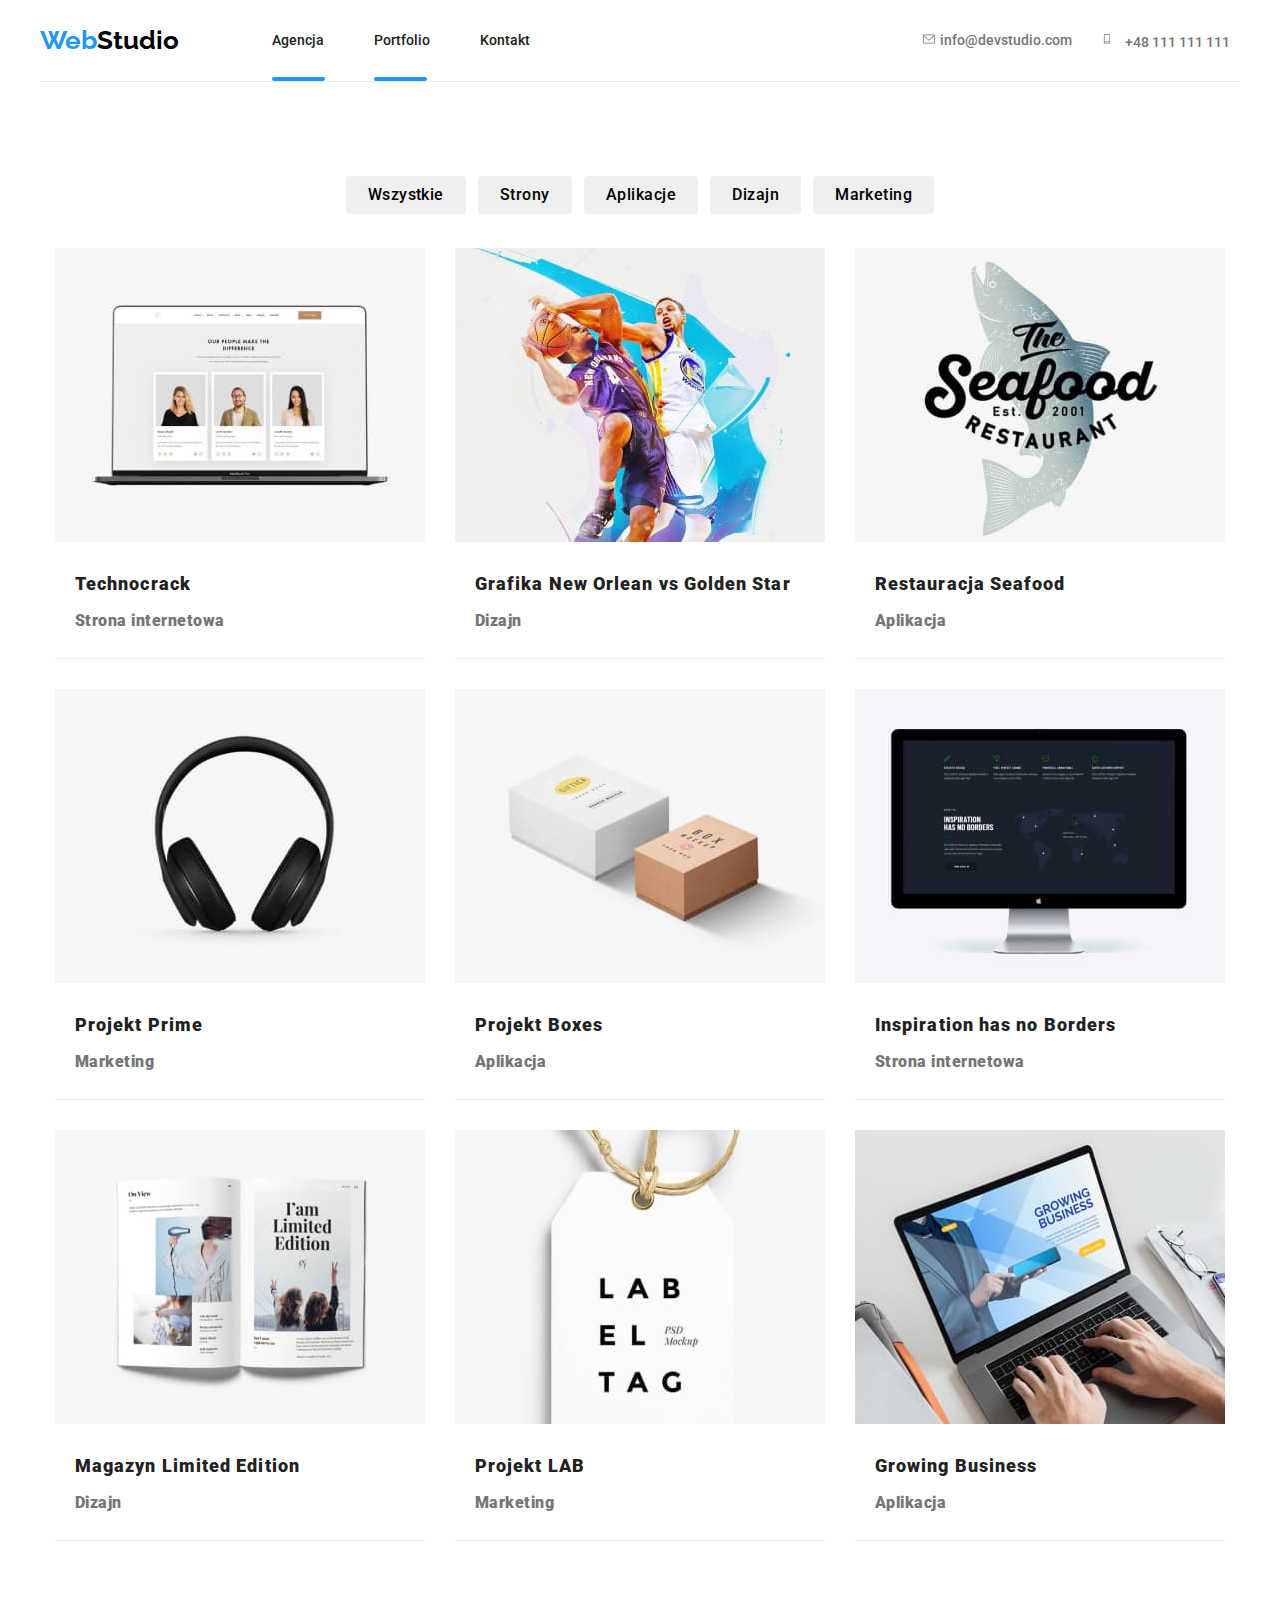
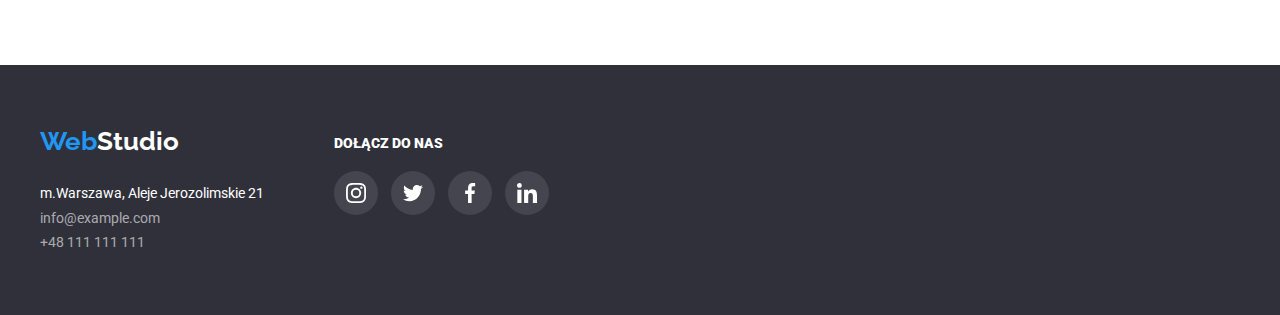
==== portfolio.html @ f999cf79 "homework5" ====
<!DOCTYPE html>
<html lang="pl">
  <head>
    <meta charset="utf-8" />
    <link rel="stylesheet" href="./css/modern-normalize.css" />
    <link rel="stylesheet" href="./css/styles.css" />
    <link
      href="https://fonts.googleapis.com/css2?family=Raleway:wght@700&family=Roboto:wght@400;500;700;900&display=swap"
      rel="stylesheet"
    />
    <title>Portfolio</title>
  </head>
  <body>
    <header>
      <div class="menu container">
        <a class="logo" href="./index.html"
          ><span class="webstudio">Web</span>Studio
        </a>
        <nav class="navigation">
          <a class="navigation-item after1 links" href="./index.html"
            >Agencja</a
          >
          <a class="navigation-item after2 links" href="./portfolio.html"
            >Portfolio</a
          >
          <a class="navigation-item links">Kontakt</a>
        </nav>
        <a
          class="links menu-links menu-links-margin"
          href="mailto:info@devstudio.com"
          ><svg class="envelope links">
            <use href="./images/icons.svg#icon-envelope"></use>
          </svg>
          info@devstudio.com
        </a>
        <a class="links menu-links" href="tel:+48 111 111 111"
          ><svg class="smartphone links">
            <use href="./images/icons.svg#icon-smartphone"></use>
          </svg>
          +48 111 111 111
        </a>
      </div>
    </header>
    <main>
      <section class="section">
        <div class="container">
          <div class="buttons">
            <button class="button" type="button">Wszystkie</button>
            <button class="button" type="button">Strony</button>
            <button class="button" type="button">Aplikacje</button>
            <button class="button" type="button">Dizajn</button>
            <button class="button margin-zero" type="button">Marketing</button>
          </div>
        </div>
        <div class="container">
          <figure class="portfolio-figure">
            <div class="portfolio-img">
              <img
                src="./images/technocrack.jpg"
                alt="Laptop z włączoną stroną internetową."
                width="370"
                height="294"
              />
              <div class="portfolio-img-mask">
                Technocrack jest popularną platformą wykorzystywaną do
                rozpowszechniania koronawirusa. Firmy wykorzystują tę platformę
                do celów szpiegowskich i ataków na niezabezpieczone serwery
                konkurencji
              </div>
            </div>
            <figcaption class="portfolio-figcaption-item">
              Technocrack<br /><span class="portfolio-figcaption-span-item"
                >Strona internetowa</span
              >
            </figcaption>
          </figure>
          <figure class="portfolio-figure">
            <div class="portfolio-img">
              <img
                src="./images/graphics.jpg"
                alt="Dwaj mężczyźni grają w koszykówkę."
                width="370"
                height="294"
              />
              <div class="portfolio-img-mask">
                Technocrack jest popularną platformą wykorzystywaną do
                rozpowszechniania koronawirusa. Firmy wykorzystują tę platformę
                do celów szpiegowskich i ataków na niezabezpieczone serwery
                konkurencji
              </div>
            </div>
            <figcaption class="portfolio-figcaption-item">
              Grafika New Orlean vs Golden Star<br /><span
                class="portfolio-figcaption-span-item"
                >Dizajn</span
              >
            </figcaption>
          </figure>
          <figure class="portfolio-figure margin-zero">
            <div class="portfolio-img">
              <img
                src="./images/restaurant.jpg"
                alt="Logo restauracji Seafood."
                width="370"
                height="294"
              />
              <div class="portfolio-img-mask">
                Technocrack jest popularną platformą wykorzystywaną do
                rozpowszechniania koronawirusa. Firmy wykorzystują tę platformę
                do celów szpiegowskich i ataków na niezabezpieczone serwery
                konkurencji
              </div>
            </div>
            <figcaption class="portfolio-figcaption-item">
              Restauracja Seafood<br /><span
                class="portfolio-figcaption-span-item"
                >Aplikacja</span
              >
            </figcaption>
          </figure>
          <figure class="portfolio-figure">
            <div class="portfolio-img">
              <img
                src="./images/headphones.jpg"
                alt="Czarne słuchawki."
                width="370"
                height="294"
              />
              <div class="portfolio-img-mask">
                Technocrack jest popularną platformą wykorzystywaną do
                rozpowszechniania koronawirusa. Firmy wykorzystują tę platformę
                do celów szpiegowskich i ataków na niezabezpieczone serwery
                konkurencji
              </div>
            </div>
            <figcaption class="portfolio-figcaption-item">
              Projekt Prime<br /><span class="portfolio-figcaption-span-item"
                >Marketing</span
              >
            </figcaption>
          </figure>
          <figure class="portfolio-figure">
            <div class="portfolio-img">
              <img
                src="./images/boxes.jpg"
                alt="Białe i brązowe pudełko."
                width="370"
                height="294"
              />
              <div class="portfolio-img-mask">
                Technocrack jest popularną platformą wykorzystywaną do
                rozpowszechniania koronawirusa. Firmy wykorzystują tę platformę
                do celów szpiegowskich i ataków na niezabezpieczone serwery
                konkurencji
              </div>
            </div>
            <figcaption class="portfolio-figcaption-item">
              Projekt Boxes<br /><span class="portfolio-figcaption-span-item"
                >Aplikacja</span
              >
            </figcaption>
          </figure>
          <figure class="portfolio-figure margin-zero">
            <div class="portfolio-img">
              <img
                src="./images/monitor.jpg"
                alt="Monitor firmy Apple."
                width="370"
                height="294"
              />
              <div class="portfolio-img-mask">
                Technocrack jest popularną platformą wykorzystywaną do
                rozpowszechniania koronawirusa. Firmy wykorzystują tę platformę
                do celów szpiegowskich i ataków na niezabezpieczone serwery
                konkurencji
              </div>
            </div>
            <figcaption class="portfolio-figcaption-item">
              Inspiration has no Borders<br /><span
                class="portfolio-figcaption-span-item"
                >Strona internetowa</span
              >
            </figcaption>
          </figure>
          <figure class="portfolio-figure">
            <div class="portfolio-img">
              <img
                src="./images/book.jpg"
                alt="Magazyn zawierający kilka zdjęć."
                width="370"
                height="294"
              />
              <div class="portfolio-img-mask">
                Technocrack jest popularną platformą wykorzystywaną do
                rozpowszechniania koronawirusa. Firmy wykorzystują tę platformę
                do celów szpiegowskich i ataków na niezabezpieczone serwery
                konkurencji
              </div>
            </div>
            <figcaption class="portfolio-figcaption-item">
              Magazyn Limited Edition<br /><span
                class="portfolio-figcaption-span-item"
                >Dizajn</span
              >
            </figcaption>
          </figure>
          <figure class="portfolio-figure">
            <div class="portfolio-img">
              <img
                src="./images/lab.jpg"
                alt="Biała zawieszka z napisem."
                width="370"
                height="294"
              />
              <div class="portfolio-img-mask">
                Technocrack jest popularną platformą wykorzystywaną do
                rozpowszechniania koronawirusa. Firmy wykorzystują tę platformę
                do celów szpiegowskich i ataków na niezabezpieczone serwery
                konkurencji
              </div>
            </div>
            <figcaption class="portfolio-figcaption-item">
              Projekt LAB<br /><span class="portfolio-figcaption-span-item"
                >Marketing</span
              >
            </figcaption>
          </figure>
          <figure class="portfolio-figure margin-zero">
            <div class="portfolio-img">
              <img
                src="./images/laptop.jpg"
                alt="Laptop z włączoną stroną internetową."
                width="370"
                height="294"
              />
              <div class="portfolio-img-mask">
                Technocrack jest popularną platformą wykorzystywaną do
                rozpowszechniania koronawirusa. Firmy wykorzystują tę platformę
                do celów szpiegowskich i ataków na niezabezpieczone serwery
                konkurencji
              </div>
            </div>
            <figcaption class="portfolio-figcaption-item">
              Growing Business<br /><span class="portfolio-figcaption-span-item"
                >Aplikacja</span
              >
            </figcaption>
          </figure>
        </div>
      </section>
    </main>
    <footer class="footer">
      <div class="container">
        <div class="footer-contact">
          <a class="logo footer-logo" href=""
            ><span class="webstudio">Web</span>Studio</a
          >
          <address class="font-style-normal">
            <span class="address-span">m.Warszawa, Aleje Jerozolimskie 21</span
            ><br />
            <a class="address-item links" href="mailto:info@devstudio.com">
              info@example.com
            </a>
            <br />
            <a class="address-item links" href="tel:+48 111 111 111">
              +48 111 111 111
            </a>
          </address>
        </div>
        <div class="join-for-us">
          <p>DOŁĄCZ DO NAS</p>
          <div class="ellipse-icons footer-ellipse-icons">
            <svg class="figcaption-icons">
              <use href="./images/icons.svg#icon-instagram"></use>
            </svg>
          </div>
          <div class="ellipse-icons footer-ellipse-icons">
            <svg class="figcaption-icons">
              <use href="./images/icons.svg#icon-twitter"></use>
            </svg>
          </div>
          <div class="ellipse-icons footer-ellipse-icons">
            <svg class="figcaption-icons">
              <use href="./images/icons.svg#icon-facebook"></use>
            </svg>
          </div>
          <div class="ellipse-icons footer-ellipse-icons margin-zero">
            <svg class="figcaption-icons">
              <use href="./images/icons.svg#icon-linkedin"></use>
            </svg>
          </div>
        </div>
      </div>
    </footer>
  </body>
</html>
---- css/styles.css ----
:root {
  --background-color: #2f303a;
  --main-color: #212121;
  --hover-color: #2196f3;
  --main-font: "Roboto", sans-serif;
  --secondary-font: "Raleway", sans-serif;
}
body {
  font-family: var(--main-font);
  color: var(--main-color);
}
h1,
h2,
p,
ul {
  margin: 0px;
}
p,
ul {
  padding: 0;
}
.container {
  width: 1200px;
  display: flex;
  align-items: center;
  justify-content: center;
  margin: 0 auto;
  padding: 0;
  flex-wrap: wrap;
}
/* =========STUDIO.HTML========== */

/* ========LINKS======== */
.links {
  color: inherit;
  text-decoration: none;
  transition-property: color;
  transition-duration: 250ms;
  transition-timing-function: cubic-bezier(0.4, 0, 0.2, 1);
}
.links:hover,
.links:hover > .envelope,
.links:hover > .smartphone,
.links:focus,
.links:focus > .envelope,
.links:focus > .smartphone {
  color: var(--hover-color);
  fill: var(--hover-color);
}
/* ========END LINKS======== */

/* ========HEADER======== */
.header {
  width: 1600px;
}
.menu {
  justify-content: flex-start;
  background-color: #ffffff;
  border-bottom: 1px solid #ececec;
}
.navigation {
  margin-left: 93px;
}
.navigation-item {
  position: relative;
  font-size: 14px;
  font-weight: 500;
  line-height: 1.143;
  margin-right: 46px;
}
.navigation-item::after {
  color: var(--main-color);
}
.after1::after {
  position: absolute;
  width: 53px;
  height: 4px;
  left: 0;
  top: 45px;
  background: #2196f3;
  content: "";
  border-radius: 2px;
}
.after2::after {
  position: absolute;
  width: 53px;
  height: 4px;
  left: 0;
  top: 45px;
  color: var(--hover-color);
  background: #2196f3;
  content: "";
  border-radius: 2px;
}
.menu-links {
  font-size: 14px;
  font-weight: 500;
  line-height: 1.143;
  color: #757575;
}
.menu-links-margin {
  margin-left: 345px;
  margin-right: 30px;
}
/* ========END HEADER======== */

/* ========LOGO======== */
.webstudio {
  color: #2196f3;
}
.logo {
  font-family: var(--secondary-font);
  font-size: 26px;
  font-weight: 700;
  line-height: 1.192;
  color: #000000;
  text-decoration: none;
  padding-top: 25px;
  padding-bottom: 25px;
}
/* ========END LOGO======== */

/* ========MAIN======== */

.for-business {
  flex-direction: column;
  align-content: center;
}
.bg-image {
  max-width: 1600px;
  margin: 0 auto;
  background-color: #2f303a;
  background: linear-gradient(rgba(47, 48, 58, 0.4), rgba(47, 48, 58, 0.4)),
    url(../images/photobg.jpg), no-repeat;
  background-size: cover;
}
.header-item {
  color: #ffffff;
  font-size: 44px;
  line-height: 1.364;
  padding-top: 200px;
  text-align: center;
}
.studio-button {
  border: none;
  font-size: 16px;
  font-family: inherit;
  line-height: 1.875;
  font-weight: 900;
  cursor: pointer;
  color: #ffffff;
  background-color: #2196f3;
  box-shadow: 0px 4px 4px rgba(0, 0, 0, 0.15);
  border-radius: 4px;
  padding: 10px 42px;
  margin-top: 30px;
  margin-bottom: 200px;
}
.list-header-item {
  width: 270px;
  font-size: 14px;
  font-weight: 900;
  line-height: 1.143;
  margin: 0 30px 10px 0;
}
.list {
  list-style-type: none;
  display: flex;
  flex-wrap: wrap;
}
.list-item {
  width: 270px;
  font-size: 14px;
  line-height: 1.71;
  letter-spacing: 0.03em;
  margin-right: 30px;
}
.h2 {
  font-size: 36px;
  line-height: 1.167;
  margin-bottom: 50px;
}
.section-img {
  margin-right: 30px;
  display: flex;
  flex-wrap: nowrap;
  position: relative;
}
.computer-app {
  font-weight: 900;
  font-size: 14px;
  line-height: 1.143;
  text-align: center;
  letter-spacing: 0.03em;
  text-transform: uppercase;
  color: #ffffff;
  background-color: rgba(47, 48, 58, 0.8);
  padding: 27px 90px 27px 90px;
  position: absolute;
  top: 208px;
}
.mobile-app {
  font-weight: 900;
  font-size: 14px;
  line-height: 1.143;
  text-align: center;
  letter-spacing: 0.03em;
  text-transform: uppercase;
  color: #ffffff;
  background-color: rgba(47, 48, 58, 0.8);
  padding: 27px 113px 27px 113px;
  position: absolute;
  top: 208px;
}
.graphic-solutions {
  font-weight: 900;
  font-size: 14px;
  line-height: 1.143;
  text-align: center;
  letter-spacing: 0.03em;
  text-transform: uppercase;
  color: #ffffff;
  background-color: rgba(47, 48, 58, 0.8);
  padding: 27px 94px 27px 94px;
  position: absolute;
  top: 208px;
}
.section {
  display: flex;
  flex-wrap: wrap;
  padding-top: 94px;
  padding-bottom: 94px;
  margin: 0 auto;
}
.section-bg {
  background-color: #f5f4fa;
}
.figure {
  background-color: #ffffff;
  text-align: center;
  margin-block-start: 0em;
  margin-block-end: 0em;
  margin-inline-start: 0em;
  margin-inline-end: 0em;
  box-shadow: 0px 1px 3px rgba(0, 0, 0, 0.12), 0px 1px 1px rgba(0, 0, 0, 0.14),
    0px 2px 1px rgba(0, 0, 0, 0.2);
  border-radius: 0px 0px 4px 4px;
}
.figcaption-item {
  font-weight: 500;
  font-size: 16px;
  line-height: 1.188;
  color: inherit;
  margin-top: 30px;
  flex-direction: row;
}
.figcaption-span-item {
  display: block;
  font-size: 16px;
  line-height: 1.188;
  color: #757575;
  margin-top: 10px;
  padding-bottom: 16px;
}
/* ========END MAIN======== */

/* ========FOOTER======== */
.address-item {
  font-size: 14px;
  line-height: 0.583;
  color: rgba(255, 255, 255, 0.6);
  text-decoration: none;
  transition-property: color;
  transition-duration: 250ms;
  transition-timing-function: cubic-bezier(0.4, 0, 0.2, 1);
}
.address-item:hover,
.address-item:focus {
  color: var(--hover-color);
}
.footer {
  background-color: var(--background-color);
  flex-direction: row;
  align-content: flex-start;
  align-items: flex-start;
  justify-content: flex-start;
}
.footer-contact {
  display: flex;
  flex-direction: column;
}
.join-for-us {
  color: #ffffff;
  font-size: 14px;
  font-weight: 900;
  line-height: 1.143;
  text-transform: uppercase;
  margin-left: 70px;
  padding-top: 70px;
  padding-bottom: 40px;
}
.footer-logo {
  color: #ffffff;
  padding-top: 0;
  padding-bottom: 0;
  margin-top: 60px;
  margin-bottom: 25px;
}
.footer .container {
  justify-content: flex-start;
  padding-bottom: 60px;
}
.font-style-normal {
  font-style: normal;
  line-height: 24px;
}
.address-span {
  font-size: 14px;
  line-height: 1.714;
  color: #ffffff;
}
/* ========END FOOTER======== */

/* ========MODAL======== */
.backdrop {
  position: fixed;
  top: 0;
  left: 0;
  width: 100%;
  height: 100%;
  background-color: rgba(0, 0, 0, 0.2);
  opacity: 1;
  transition: opacity 250ms linear;
}
.is-hidden {
  visibility: hidden;
  opacity: 0;
  pointer-events: none;
  transition: opacity 250ms linear, visibility 250ms linear;
}
.modal {
  position: absolute;
  width: 528px;
  min-height: 581px;
  left: 50%;
  top: 50%;
  transform: translate(-50%, -50%);
  background-color: #ffffff;
  box-shadow: 0px 1px 3px rgba(0, 0, 0, 0.12), 0px 1px 1px rgba(0, 0, 0, 0.14),
    0px 2px 1px rgba(0, 0, 0, 0.2);
  border-radius: 4px;
  display: flex;
  justify-content: flex-end;
}
.is-hidden .modal {
  opacity: 0;
  transition: opacity 250ms linear;
}
.modal-icon {
  width: 30px;
  height: 30px;
}
/* ========END MODAL======== */

/* ==========PORTFOLIO.HTML========== */
.buttons {
  margin-bottom: 34px;
}
.button {
  font-size: 16px;
  font-family: inherit;
  font-weight: 500;
  line-height: 1.625;
  letter-spacing: 0.03em;
  cursor: pointer;
  text-align: center;
  border: none;
  border-radius: 4px;
  padding: 6px 22px;
  margin-right: 8px;
  transition-property: color, background-color, box-shadow;
  transition-duration: 250ms;
  transition-timing-function: cubic-bezier(0.4, 0, 0.2, 1);
}
.button:hover {
  background-color: var(--hover-color);
  color: #ffffff;
  box-shadow: 0px 3px 1px rgba(0, 0, 0, 0.1), 0px 1px 2px rgba(0, 0, 0, 0.08),
    0px 2px 2px rgba(0, 0, 0, 0.12);
}
.portfolio-figcaption-item {
  font-weight: 900;
  font-size: 18px;
  line-height: 2;
  color: inherit;
  letter-spacing: 0.06em;
  margin: 24px 24px 20px 20px;
}
.portfolio-figcaption-span-item {
  font-size: 16px;
  line-height: 1.875;
  color: #757575;
  letter-spacing: 0.03em;
  padding-top: 4px;
}
.portfolio-figure {
  background-color: #ffffff;
  margin-block-start: 0em;
  margin-block-end: 0em;
  margin-inline-start: 0em;
  margin-inline-end: 0em;
  margin-bottom: 30px;
  margin-right: 30px;
  border-bottom: 1px solid #eeeeee;
  transition-property: box-shadow;
  transition-duration: 250ms;
  transition-timing-function: cubic-bezier(0.4, 0, 0.2, 1);
}
.portfolio-img {
  width: 370px;
  height: 294px;
  overflow: hidden;
  position: relative;
}
.portfolio-img-mask {
  position: absolute;
  top: 0;
  left: 0;
  transform: translate(0, 100%);
  transition: transform 250ms linear;
  background-color: rgba(33, 150, 243, 0.9);
  width: 100%;
  height: 100%;
  font-size: 18px;
  line-height: 1.556;
  letter-spacing: 0.03em;
  color: #ffffff;
  display: flex;
  padding: 49px 45px 49px 25px;
}
.portfolio-figure:hover {
  box-shadow: 0px 1px 1px rgba(0, 0, 0, 0.12), 0px 4px 4px rgba(0, 0, 0, 0.06),
    1px 4px 6px rgba(0, 0, 0, 0.16);
}
.portfolio-figure:hover .portfolio-img-mask,
.portfolio-figure:focus .portfolio-img-mask {
  transform: translate(0, 0);
}

/* ================ICONS================= */
.envelope {
  width: 16px;
  height: 12px;
  fill: #757575;
  transition-property: fill;
  transition-duration: 250ms;
  transition-timing-function: cubic-bezier(0.4, 0, 0.2, 1);
}
.smartphone {
  width: 10px;
  height: 16px;
  fill: #757575;
  margin-right: 10px;
  transition-property: fill;
  transition-duration: 250ms;
  transition-timing-function: cubic-bezier(0.4, 0, 0.2, 1);
}
.list-icons {
  width: 270px;
  height: 120px;
  background: #f5f4fa;
  border-radius: 4px;
  padding: 25px 100px 25px 100px;
  margin-bottom: 10px;
  margin-right: 30px;
}
.figcaption-icons {
  width: 20px;
  height: 20px;
  fill: #afb1b8;
  transition-property: fill;
  transition-duration: 250ms;
  transition-timing-function: cubic-bezier(0.4, 0, 0.2, 1);
}
.ellipse-icons {
  display: inline-flex;
  align-items: center;
  justify-content: center;
  width: 44px;
  height: 44px;
  border-radius: 100%;
  margin-right: 10px;
  margin-bottom: 30px;
  transition-property: background-color;
  transition-duration: 250ms;
  transition-timing-function: cubic-bezier(0.4, 0, 0.2, 1);
}
.ellipse-icons:hover,
.ellipse-icons:hover > .figcaption-icons,
.ellipse-icons:focus,
.ellipse-icons:focus > .figcaption-icons {
  background-color: var(--hover-color);
  fill: #ffffff;
  cursor: pointer;
}
.rectangle-icons {
  display: inline-flex;
  align-items: center;
  justify-content: center;
  width: 170px;
  height: 92px;
  border: 1px solid #afb1b8;
  box-sizing: border-box;
  border-radius: 4px;
  margin-right: 30px;
  transition-property: border-color;
  transition-duration: 250ms;
  transition-timing-function: cubic-bezier(0.4, 0, 0.2, 1);
}
.rectangle-icons:hover,
.rectangle-icons:hover > .customers-icon,
.rectangle-icons:focus,
.rectangle-icons:focus > .customers-icon {
  fill: #2196f3;
  border-color: #2196f3;
  cursor: pointer;
}
.customers-icon {
  width: 106px;
  height: 60px;
  fill: #afb1b8;
  transition-property: fill;
  transition-duration: 250ms;
  transition-timing-function: cubic-bezier(0.4, 0, 0.2, 1);
}
.footer-ellipse-icons {
  margin-bottom: 0;
  margin-top: 20px;
  background-color: rgba(255, 255, 255, 0.1);
}
.footer .figcaption-icons {
  fill: #ffffff;
}
.margin-zero {
  margin-right: 0;
}
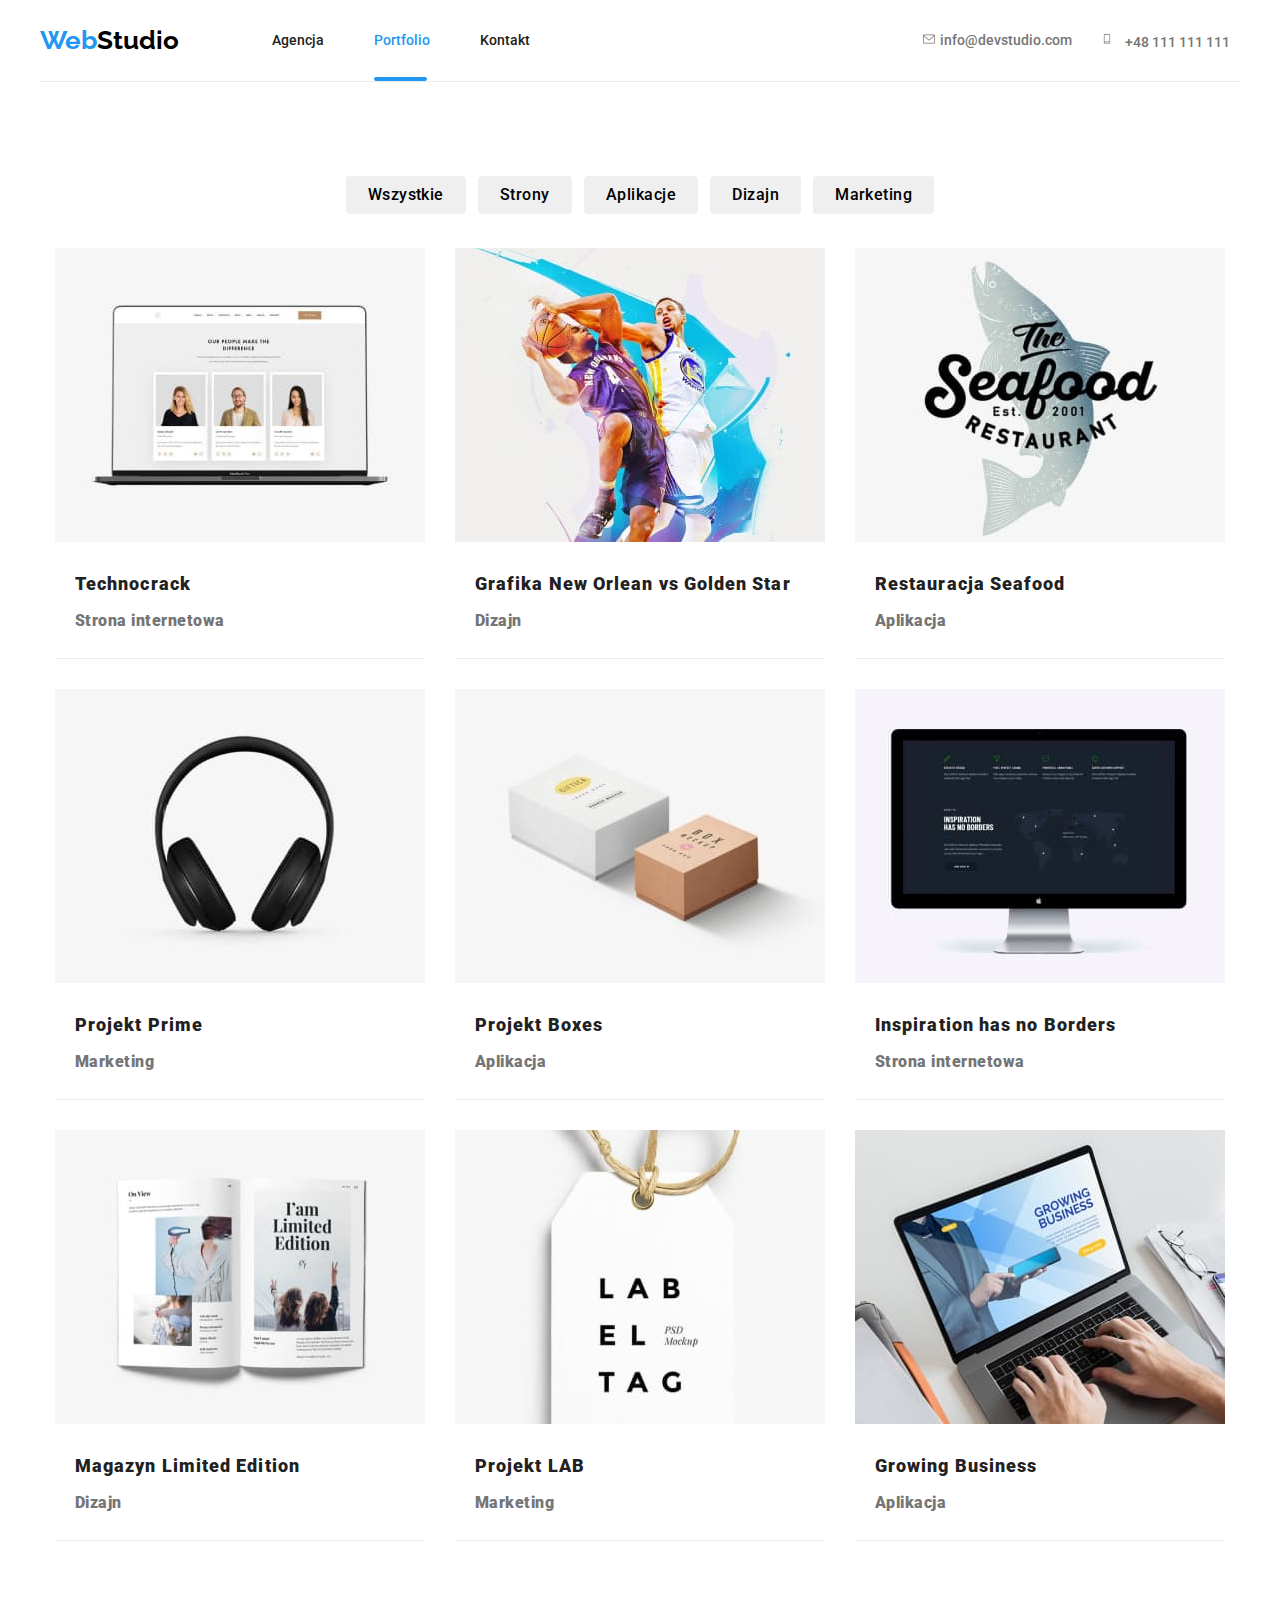
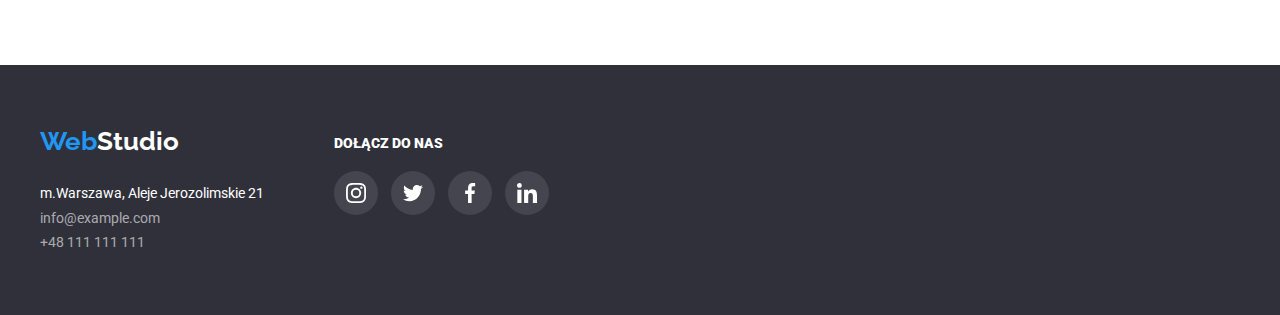
==== commit b4826b0a: "active link" ====
--- a/portfolio.html
+++ b/portfolio.html
@@ -17,10 +17,10 @@
           ><span class="webstudio">Web</span>Studio
         </a>
         <nav class="navigation">
-          <a class="navigation-item after1 links" href="./index.html"
-            >Agencja</a
-          >
-          <a class="navigation-item after2 links" href="./portfolio.html"
+          <a class="navigation-item links" href="./index.html">Agencja</a>
+          <a
+            class="navigation-item navigation-item-active links"
+            href="./portfolio.html"
             >Portfolio</a
           >
           <a class="navigation-item links">Kontakt</a>
--- a/css/styles.css
+++ b/css/styles.css
@@ -62,16 +62,13 @@
   margin-left: 93px;
 }
 .navigation-item {
+  font-size: 14px;
+  font-weight: 500;
+  line-height: 1.143;
+  margin-right: 46px;
   position: relative;
-  font-size: 14px;
-  font-weight: 500;
-  line-height: 1.143;
-  margin-right: 46px;
-}
-.navigation-item::after {
-  color: var(--main-color);
-}
-.after1::after {
+}
+.navigation-item-active::after {
   position: absolute;
   width: 53px;
   height: 4px;
@@ -81,16 +78,8 @@
   content: "";
   border-radius: 2px;
 }
-.after2::after {
-  position: absolute;
-  width: 53px;
-  height: 4px;
-  left: 0;
-  top: 45px;
+.navigation-item-active {
   color: var(--hover-color);
-  background: #2196f3;
-  content: "";
-  border-radius: 2px;
 }
 .menu-links {
   font-size: 14px;
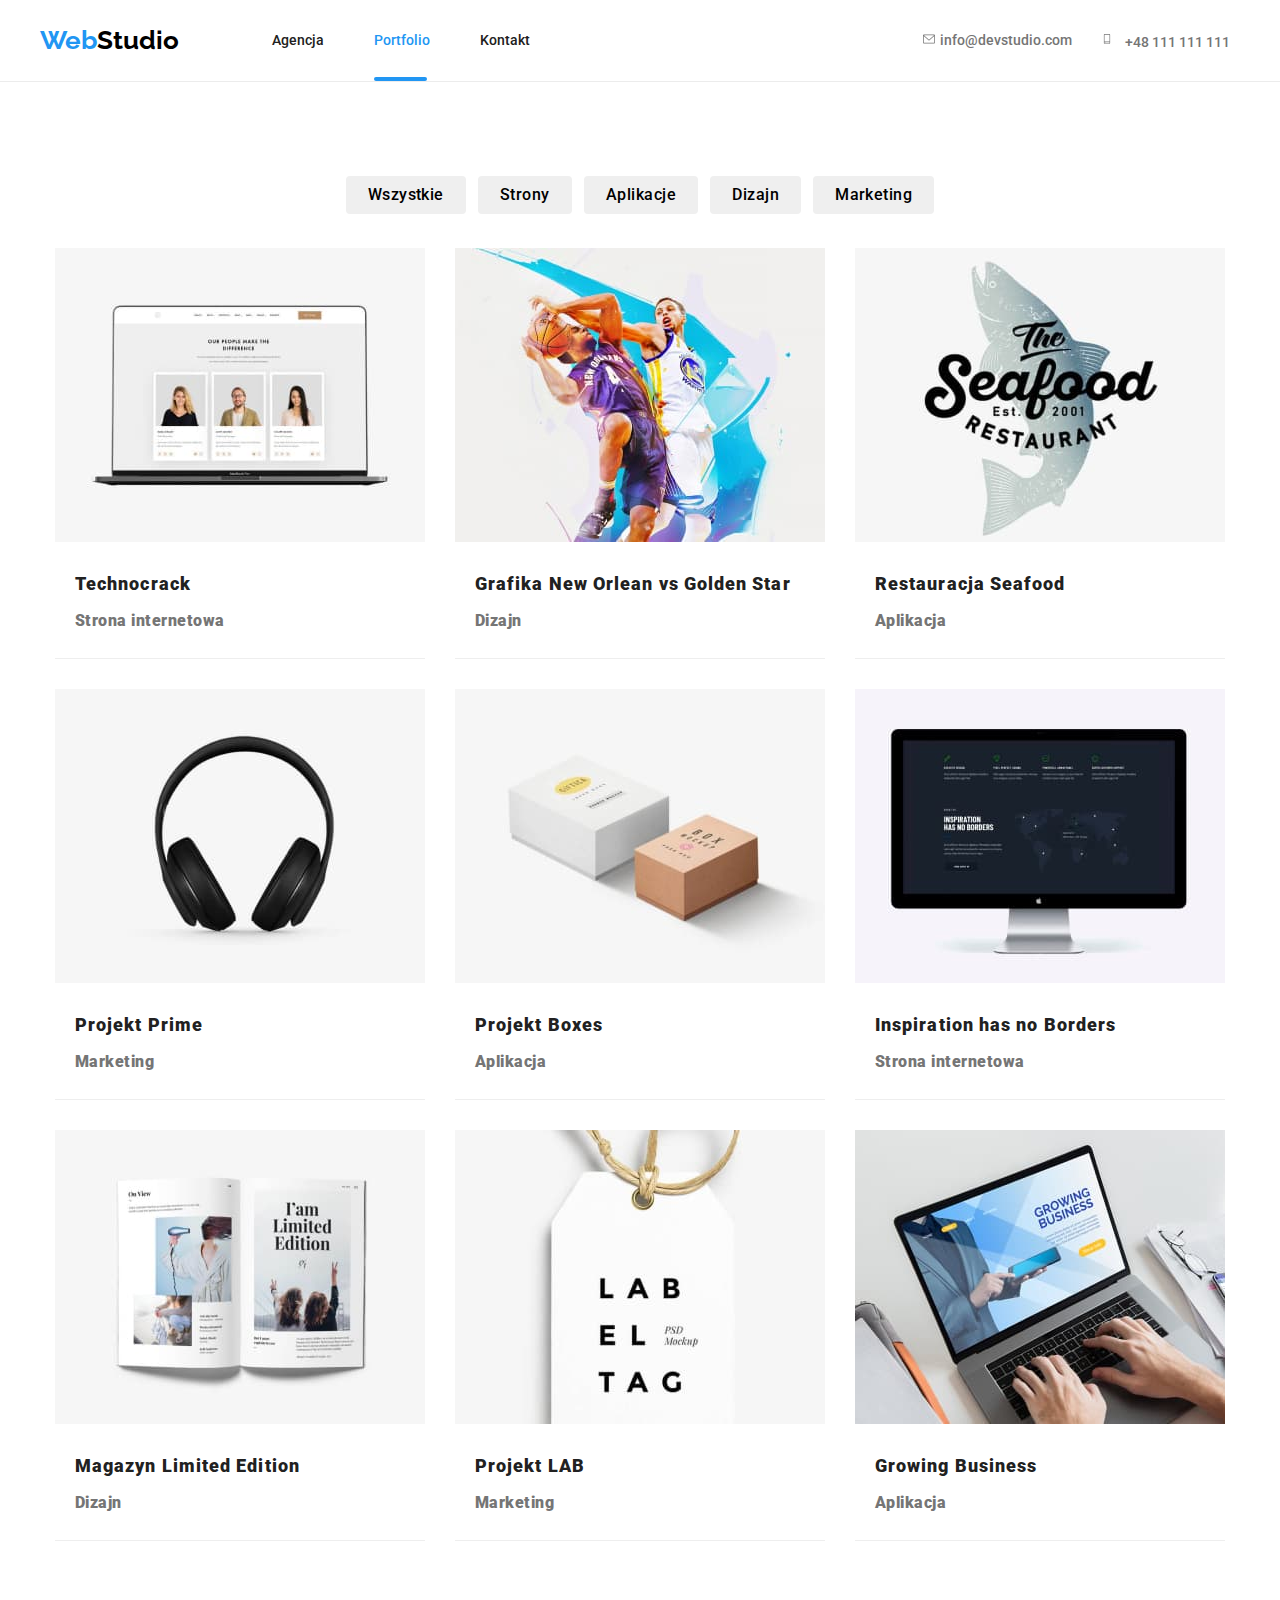
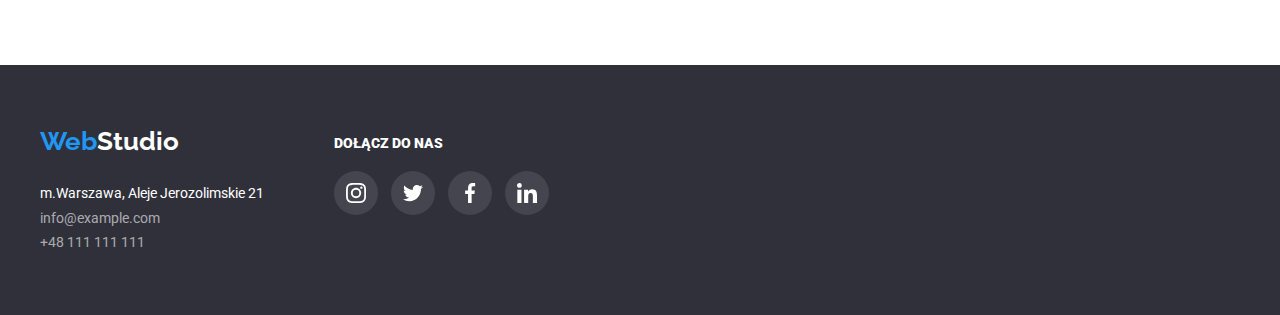
==== commit fd5b63f6: "border header" ====
--- a/portfolio.html
+++ b/portfolio.html
@@ -11,7 +11,7 @@
     <title>Portfolio</title>
   </head>
   <body>
-    <header>
+    <header class="header-border">
       <div class="menu container">
         <a class="logo" href="./index.html"
           ><span class="webstudio">Web</span>Studio
--- a/css/styles.css
+++ b/css/styles.css
@@ -53,10 +53,12 @@
 .header {
   width: 1600px;
 }
+.header-border {
+  border-bottom: 1px solid #ececec;
+}
 .menu {
   justify-content: flex-start;
   background-color: #ffffff;
-  border-bottom: 1px solid #ececec;
 }
 .navigation {
   margin-left: 93px;
